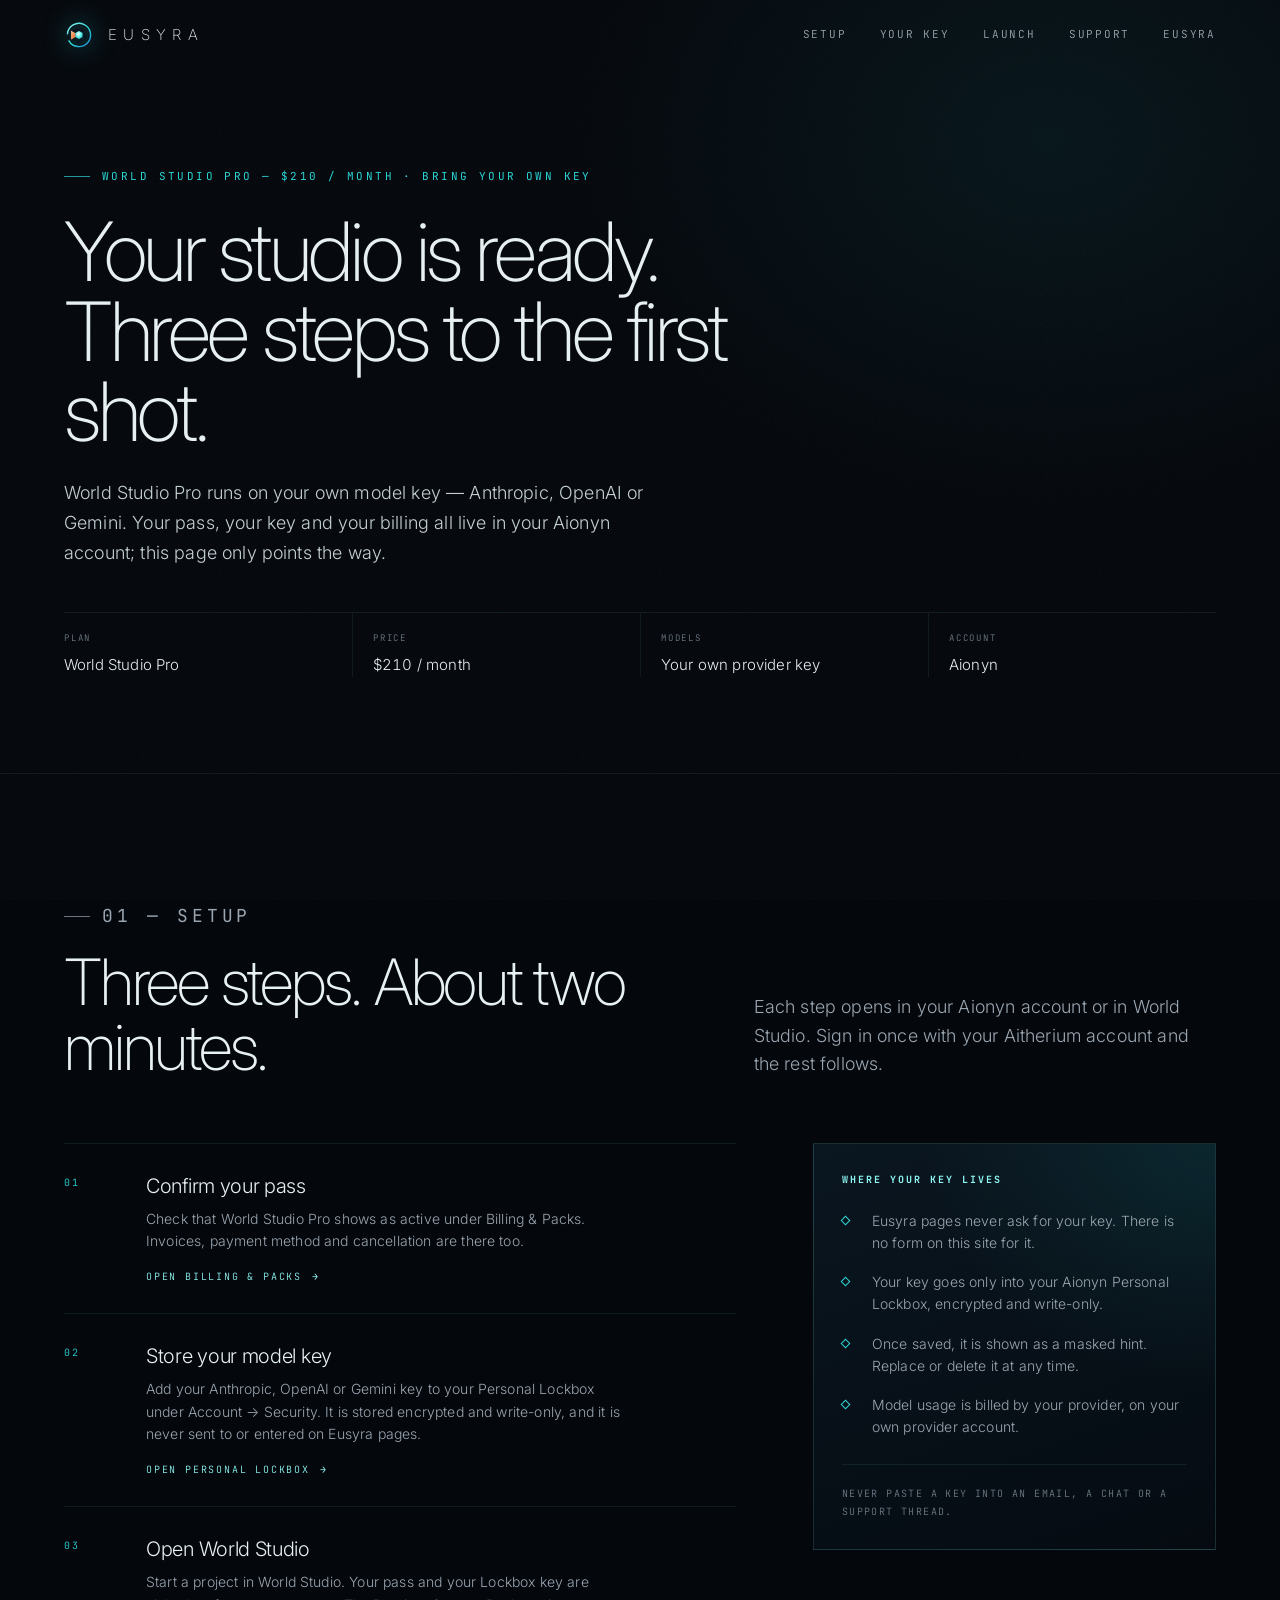
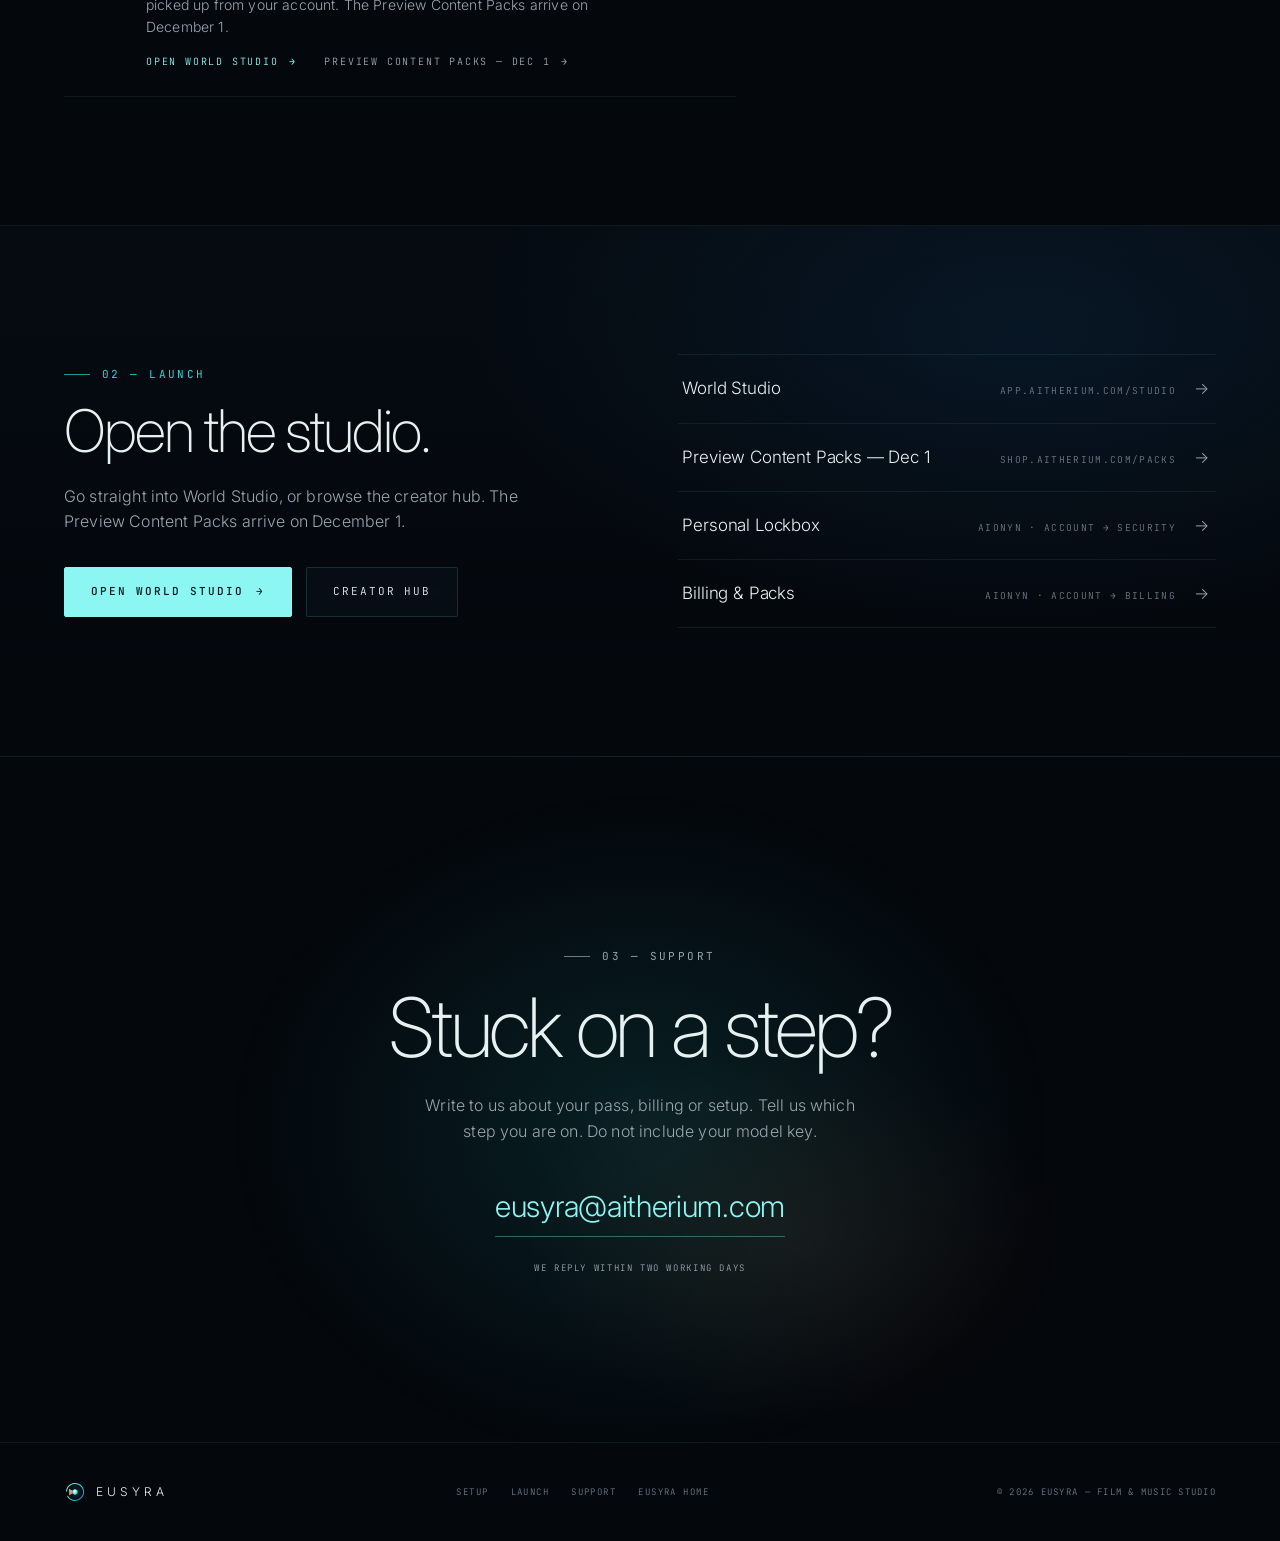
==== pro/index.html @ 1cc547a4 "feat: add World Studio Pro setup page (/pro/) with post-checkout banner - /pro/: three-step setup (B" ====
<!doctype html>
<html lang="en">
<head>
<meta charset="utf-8">
<meta name="viewport" content="width=device-width, initial-scale=1">
<title>World Studio Pro — Setup | Eusyra</title>
<meta name="description" content="World Studio Pro setup: confirm your pass, store your own model key in your Aionyn Personal Lockbox, and open World Studio.">
<meta name="theme-color" content="#04070c">
<meta property="og:title" content="World Studio Pro — Setup | Eusyra">
<meta property="og:description" content="Confirm your pass, store your own model key safely, and open World Studio.">
<meta property="og:type" content="website">
<meta property="og:url" content="https://eusyra.com/pro/">
<meta property="og:image" content="https://eusyra.com/assets/poster-pay.jpg">
<link rel="canonical" href="https://eusyra.com/pro/">
<link rel="icon" href="../assets/eusyra-mark.svg" type="image/svg+xml">
<script>document.documentElement.classList.add("js");</script>
<link rel="preconnect" href="https://fonts.googleapis.com">
<link rel="preconnect" href="https://fonts.gstatic.com" crossorigin>
<link href="https://fonts.googleapis.com/css2?family=Inter:wght@200;300;400;500&family=JetBrains+Mono:wght@400;500&display=swap" rel="stylesheet">
<link rel="stylesheet" href="../assets/site.css">
<link rel="stylesheet" href="../assets/pro.css">
</head>
<body>

<!-- Eusyra — World Studio Pro setup — contact: eusyra@aitherium.com -->

<header class="site-header">
  <a class="brand" href="../" aria-label="Eusyra home">
    <img src="../assets/eusyra-mark.svg" alt="" width="30" height="30">
    <span class="brand-word">Eusyra</span>
  </a>

  <nav class="site-nav" id="site-nav" aria-label="Primary">
    <a href="#setup">Setup</a>
    <a href="#keys">Your key</a>
    <a href="#launch">Launch</a>
    <a href="#support">Support</a>
    <a href="../">Eusyra</a>
  </nav>

  <button class="nav-toggle" type="button" aria-expanded="false" aria-controls="site-nav" aria-label="Menu">
    <span></span>
  </button>
</header>

<main id="top">

  <!-- INTRO -->
  <section class="pro-intro">
    <div class="wrap">
      <div class="pro-banner" id="checkout-banner" role="status" hidden>
        <span class="pro-banner-mark" aria-hidden="true"></span>
        <p><strong>World Studio Pro activated</strong> — finish setup in 2 minutes.</p>
      </div>

      <p class="eyebrow">World Studio Pro — $210 / month · bring your own key</p>
      <h1>Your studio is ready. Three steps to the first shot.</h1>
      <p class="pro-sub">
        World Studio Pro runs on your own model key — Anthropic, OpenAI or Gemini. Your pass,
        your key and your billing all live in your Aionyn account; this page only points the way.
      </p>

      <dl class="pro-facts" aria-label="Plan summary">
        <div><dt>Plan</dt><dd>World Studio Pro</dd></div>
        <div><dt>Price</dt><dd>$210 / month</dd></div>
        <div><dt>Models</dt><dd>Your own provider key</dd></div>
        <div><dt>Account</dt><dd>Aionyn</dd></div>
      </dl>
    </div>
  </section>

  <!-- SETUP -->
  <section class="section pro-setup" id="setup">
    <div class="wrap">
      <div class="section-head" data-reveal>
        <div>
          <p class="eyebrow">01 — Setup</p>
          <h2>Three steps. About two minutes.</h2>
        </div>
        <p>
          Each step opens in your Aionyn account or in World Studio. Sign in once with your
          Aitherium account and the rest follows.
        </p>
      </div>

      <div class="process">
        <ol class="steps pro-steps" data-reveal>
          <li class="step">
            <span class="step-num">01</span>
            <div>
              <h3>Confirm your pass</h3>
              <p>Check that World Studio Pro shows as active under Billing &amp; Packs. Invoices, payment method and cancellation are there too.</p>
              <a class="format-link" href="https://aionyn.aitherium.com/#/account/billing">Open Billing &amp; Packs <span class="arrow">→</span></a>
            </div>
          </li>
          <li class="step" id="keys">
            <span class="step-num">02</span>
            <div>
              <h3>Store your model key</h3>
              <p>Add your Anthropic, OpenAI or Gemini key to your Personal Lockbox under Account → Security. It is stored encrypted and write-only, and it is never sent to or entered on Eusyra pages.</p>
              <a class="format-link" href="https://aionyn.aitherium.com/#/account/security">Open Personal Lockbox <span class="arrow">→</span></a>
            </div>
          </li>
          <li class="step">
            <span class="step-num">03</span>
            <div>
              <h3>Open World Studio</h3>
              <p>Start a project in World Studio. Your pass and your Lockbox key are picked up from your account. The Preview Content Packs arrive on December 1.</p>
              <div class="pro-step-links">
                <a class="format-link" href="https://app.aitherium.com/studio">Open World Studio <span class="arrow">→</span></a>
                <a class="format-link pro-quiet" href="https://shop.aitherium.com/packs">Preview Content Packs — Dec 1 <span class="arrow">→</span></a>
              </div>
            </div>
          </li>
        </ol>

        <aside class="process-aside" data-reveal data-delay="1">
          <h3>Where your key lives</h3>
          <ul>
            <li>Eusyra pages never ask for your key. There is no form on this site for it.</li>
            <li>Your key goes only into your Aionyn Personal Lockbox, encrypted and write-only.</li>
            <li>Once saved, it is shown as a masked hint. Replace or delete it at any time.</li>
            <li>Model usage is billed by your provider, on your own provider account.</li>
          </ul>
          <p class="aside-foot">Never paste a key into an email, a chat or a support thread.</p>
        </aside>
      </div>
    </div>
  </section>

  <!-- LAUNCH -->
  <section class="section software pro-launch" id="launch">
    <div class="wrap">
      <div class="pro-launch-grid">
        <div data-reveal>
          <p class="eyebrow">02 — Launch</p>
          <h2>Open the studio.</h2>
          <p class="lead">
            Go straight into World Studio, or browse the creator hub. The Preview Content Packs
            arrive on December 1.
          </p>
          <div class="hero-actions">
            <a class="btn btn--solid" href="https://app.aitherium.com/studio">Open World Studio <span class="arrow">→</span></a>
            <a class="btn" href="https://eusyra.aitherium.com/creators">Creator hub</a>
          </div>
        </div>

        <ul class="pro-links" data-reveal data-delay="1" aria-label="Account and studio links">
          <li>
            <a href="https://app.aitherium.com/studio">
              <span class="pro-links-label">World Studio</span>
              <span class="pro-links-host">app.aitherium.com/studio</span>
              <span class="arrow" aria-hidden="true">→</span>
            </a>
          </li>
          <li>
            <a href="https://shop.aitherium.com/packs">
              <span class="pro-links-label">Preview Content Packs — Dec 1</span>
              <span class="pro-links-host">shop.aitherium.com/packs</span>
              <span class="arrow" aria-hidden="true">→</span>
            </a>
          </li>
          <li>
            <a href="https://aionyn.aitherium.com/#/account/security">
              <span class="pro-links-label">Personal Lockbox</span>
              <span class="pro-links-host">Aionyn · Account → Security</span>
              <span class="arrow" aria-hidden="true">→</span>
            </a>
          </li>
          <li>
            <a href="https://aionyn.aitherium.com/#/account/billing">
              <span class="pro-links-label">Billing &amp; Packs</span>
              <span class="pro-links-host">Aionyn · Account → Billing</span>
              <span class="arrow" aria-hidden="true">→</span>
            </a>
          </li>
        </ul>
      </div>
    </div>
  </section>

  <!-- SUPPORT -->
  <section class="contact" id="support">
    <div class="wrap" data-reveal>
      <p class="eyebrow" style="justify-content:center;">03 — Support</p>
      <h2>Stuck on a step?</h2>
      <p>
        Write to us about your pass, billing or setup. Tell us which step you are on. Do not
        include your model key.
      </p>
      <a class="mail" href="mailto:eusyra@aitherium.com?subject=World%20Studio%20Pro%20setup">eusyra@aitherium.com</a>
      <p class="contact-note">We reply within two working days</p>
    </div>
  </section>

</main>

<footer class="site-footer">
  <div class="wrap footer-inner">
    <div class="footer-brand">
      <img src="../assets/eusyra-mark.svg" alt="" width="22" height="22">
      <span>Eusyra</span>
    </div>
    <nav class="footer-links" aria-label="Footer">
      <a href="#setup">Setup</a>
      <a href="#launch">Launch</a>
      <a href="#support">Support</a>
      <a href="../">Eusyra home</a>
    </nav>
    <p class="footer-copy">© 2026 Eusyra — film &amp; music studio</p>
  </div>
</footer>

<script src="../assets/pro.js"></script>
<script src="../assets/site.js"></script>
</body>
</html>
---- assets/site.css ----
/* Eusyra — film & music studio. Static site, no build step. */

:root {
  --ink: #04070c;
  --ink-2: #071018;
  --panel: #0a141c;
  --panel-2: #0d1a23;
  --text: #e8f1f2;
  --muted: #9ba6b1;
  --dim: #6d7a85;
  --cyan: #2ad7d7;
  --ice: #8cf6f2;
  --blue: #1a83db;
  --ember: #ff8950;
  --line: rgba(140, 246, 242, 0.14);
  --line-soft: rgba(140, 246, 242, 0.08);
  --serif: "Inter", system-ui, -apple-system, "Segoe UI", sans-serif;
  --mono: "JetBrains Mono", ui-monospace, "SFMono-Regular", Consolas, monospace;
  --pad: clamp(20px, 5vw, 72px);
  --max: 1320px;
}

*,
*::before,
*::after { box-sizing: border-box; }

html {
  scroll-behavior: smooth;
  -webkit-text-size-adjust: 100%;
}

body {
  margin: 0;
  background: var(--ink);
  color: var(--text);
  font-family: var(--serif);
  font-weight: 300;
  font-size: 16px;
  line-height: 1.6;
  letter-spacing: 0.01em;
  overflow-x: hidden;
  -webkit-font-smoothing: antialiased;
}

body::after {
  content: "";
  position: fixed;
  inset: 0;
  pointer-events: none;
  z-index: 60;
  opacity: 0.035;
  background-image: url("data:image/svg+xml,%3Csvg xmlns='http://www.w3.org/2000/svg' width='220' height='220'%3E%3Cfilter id='n'%3E%3CfeTurbulence type='fractalNoise' baseFrequency='0.85' numOctaves='2' stitchTiles='stitch'/%3E%3C/filter%3E%3Crect width='220' height='220' filter='url(%23n)'/%3E%3C/svg%3E");
}

::selection {
  background: rgba(42, 215, 215, 0.28);
  color: #ffffff;
}

a { color: inherit; text-decoration: none; }
img { display: block; max-width: 100%; }
button { font: inherit; color: inherit; }

h1, h2, h3, h4, p { margin: 0; }

.wrap {
  width: 100%;
  max-width: var(--max);
  margin: 0 auto;
  padding-inline: var(--pad);
}

.eyebrow {
  font-family: var(--mono);
  font-size: 11px;
  font-weight: 400;
  letter-spacing: 0.22em;
  text-transform: uppercase;
  color: var(--cyan);
  display: flex;
  align-items: center;
  gap: 12px;
}

.eyebrow::before {
  content: "";
  width: 26px;
  height: 1px;
  background: currentColor;
  opacity: 0.7;
}

.section {
  padding-block: clamp(72px, 10vw, 140px);
  position: relative;
}

.section-head {
  display: grid;
  grid-template-columns: minmax(0, 1.15fr) minmax(0, 0.85fr);
  gap: clamp(24px, 5vw, 80px);
  align-items: end;
  margin-bottom: clamp(36px, 5vw, 64px);
}

.section-head h2 {
  font-size: clamp(34px, 5vw, 64px);
  font-weight: 200;
  line-height: 1.02;
  letter-spacing: -0.035em;
  margin-top: 18px;
}

.section-head p {
  color: var(--muted);
  font-size: clamp(15px, 1.4vw, 18px);
  max-width: 46ch;
}

.rule {
  height: 1px;
  background: linear-gradient(90deg, var(--line), transparent 80%);
  border: 0;
  margin: 0;
}

/* ---------- header ---------- */

.site-header {
  position: fixed;
  inset: 0 0 auto 0;
  z-index: 50;
  display: flex;
  align-items: center;
  justify-content: space-between;
  gap: 24px;
  padding: 20px var(--pad);
  border-bottom: 1px solid transparent;
  transition: background 0.45s ease, border-color 0.45s ease, padding 0.45s ease;
}

.site-header.scrolled {
  background: rgba(4, 7, 12, 0.78);
  backdrop-filter: blur(18px) saturate(140%);
  -webkit-backdrop-filter: blur(18px) saturate(140%);
  border-bottom-color: var(--line-soft);
  padding-block: 14px;
}

.brand {
  display: inline-flex;
  align-items: center;
  gap: 12px;
  min-width: 0;
}

.brand img {
  width: 30px;
  height: 30px;
  filter: drop-shadow(0 0 14px rgba(42, 215, 215, 0.45));
}

.brand-word {
  font-size: 15px;
  font-weight: 200;
  letter-spacing: 0.42em;
  text-transform: uppercase;
  padding-left: 2px;
  white-space: nowrap;
}

.site-nav {
  display: flex;
  align-items: center;
  gap: clamp(18px, 2.6vw, 38px);
}

.site-nav a {
  font-family: var(--mono);
  font-size: 11px;
  letter-spacing: 0.16em;
  text-transform: uppercase;
  color: var(--muted);
  transition: color 0.25s ease;
  position: relative;
  padding-block: 4px;
}

.site-nav a::after {
  content: "";
  position: absolute;
  left: 0;
  right: 100%;
  bottom: 0;
  height: 1px;
  background: var(--cyan);
  transition: right 0.3s ease;
}

.site-nav a:hover,
.site-nav a:focus-visible { color: var(--text); }
.site-nav a:hover::after,
.site-nav a:focus-visible::after { right: 0; }

.nav-toggle {
  display: none;
  width: 42px;
  height: 42px;
  border: 1px solid var(--line);
  background: rgba(4, 7, 12, 0.5);
  border-radius: 2px;
  cursor: pointer;
  position: relative;
}

.nav-toggle span,
.nav-toggle span::before,
.nav-toggle span::after {
  content: "";
  position: absolute;
  left: 50%;
  width: 16px;
  height: 1px;
  background: var(--text);
  transform: translateX(-50%);
  transition: transform 0.3s ease, opacity 0.3s ease;
}

.nav-toggle span { top: 50%; }
.nav-toggle span::before { top: -5px; }
.nav-toggle span::after { top: 5px; }

.nav-toggle[aria-expanded="true"] span { background: transparent; }
.nav-toggle[aria-expanded="true"] span::before { transform: translateX(-50%) translateY(5px) rotate(45deg); }
.nav-toggle[aria-expanded="true"] span::after { transform: translateX(-50%) translateY(-5px) rotate(-45deg); }

/* ---------- hero ---------- */

.hero {
  position: relative;
  min-height: 100svh;
  display: flex;
  align-items: flex-end;
  padding-block: 160px clamp(56px, 9vw, 100px);
  overflow: hidden;
  isolation: isolate;
}

.hero-reel {
  position: absolute;
  inset: 0;
  z-index: -3;
  background: var(--ink);
}

.hero-reel img {
  position: absolute;
  inset: 0;
  width: 100%;
  height: 100%;
  object-fit: cover;
  opacity: 0;
  transform: scale(1.06);
  animation: reel 30s infinite;
  will-change: opacity, transform;
}

.hero-reel img:nth-child(1) { animation-delay: 0s; }
.hero-reel img:nth-child(2) { animation-delay: 10s; }
.hero-reel img:nth-child(3) { animation-delay: 20s; }

@keyframes reel {
  0% { opacity: 0; transform: scale(1.02); }
  4% { opacity: 0.62; }
  29% { opacity: 0.62; transform: scale(1.09); }
  34% { opacity: 0; transform: scale(1.1); }
  100% { opacity: 0; transform: scale(1.1); }
}

.hero::before {
  content: "";
  position: absolute;
  inset: 0;
  z-index: -2;
  background:
    linear-gradient(90deg, rgba(4, 7, 12, 0.94) 0%, rgba(4, 7, 12, 0.72) 42%, rgba(4, 7, 12, 0.18) 72%, rgba(4, 7, 12, 0.42) 100%),
    linear-gradient(0deg, var(--ink) 0%, rgba(4, 7, 12, 0.15) 38%, rgba(4, 7, 12, 0.35) 100%);
}

.hero::after {
  content: "";
  position: absolute;
  inset: 0;
  z-index: -1;
  background:
    radial-gradient(60% 60% at 78% 30%, rgba(42, 215, 215, 0.14), transparent 70%),
    radial-gradient(45% 45% at 88% 76%, rgba(255, 137, 80, 0.08), transparent 70%);
  pointer-events: none;
}

.hero-inner {
  width: 100%;
  display: grid;
  grid-template-columns: minmax(0, 1fr) auto;
  align-items: end;
  gap: 40px;
}

.hero h1 {
  font-size: clamp(46px, 8.2vw, 116px);
  font-weight: 200;
  line-height: 0.94;
  letter-spacing: -0.045em;
  margin-top: 26px;
  max-width: 13ch;
}

.hero h1 em {
  font-style: normal;
  color: var(--ice);
  text-shadow: 0 0 40px rgba(42, 215, 215, 0.35);
}

.hero-sub {
  margin-top: 24px;
  max-width: 50ch;
  color: #c4d0d4;
  font-size: clamp(16px, 1.5vw, 19px);
  line-height: 1.65;
}

.hero-services {
  display: flex;
  flex-wrap: wrap;
  align-items: center;
  gap: 10px 22px;
  list-style: none;
  margin: 26px 0 0;
  padding: 18px 0 0;
  border-top: 1px solid var(--line-soft);
  font-family: var(--mono);
  font-size: 10px;
  letter-spacing: 0.16em;
  text-transform: uppercase;
}

.hero-services li {
  display: flex;
  align-items: center;
  gap: 22px;
}

.hero-services li + li::before {
  content: "";
  width: 1px;
  height: 10px;
  background: var(--line);
}

.hero-services a {
  color: var(--muted);
  transition: color 0.25s ease;
}

.hero-services a:hover,
.hero-services a:focus-visible { color: var(--ice); }

.hero-actions {
  display: flex;
  flex-wrap: wrap;
  gap: 14px;
  margin-top: 32px;
}

.btn {
  display: inline-flex;
  align-items: center;
  justify-content: center;
  gap: 12px;
  min-height: 50px;
  padding: 14px 26px;
  font-family: var(--mono);
  font-size: 11px;
  letter-spacing: 0.18em;
  text-transform: uppercase;
  border: 1px solid var(--line);
  border-radius: 2px;
  background: rgba(10, 20, 28, 0.55);
  backdrop-filter: blur(8px);
  transition: border-color 0.25s ease, background 0.25s ease, color 0.25s ease, transform 0.25s ease;
}

.btn:hover,
.btn:focus-visible {
  border-color: rgba(140, 246, 242, 0.6);
  background: rgba(42, 215, 215, 0.08);
  transform: translateY(-2px);
}

.btn--solid {
  background: var(--ice);
  border-color: var(--ice);
  color: #04181c;
  font-weight: 500;
}

.btn--solid:hover,
.btn--solid:focus-visible {
  background: #ffffff;
  border-color: #ffffff;
  color: #04181c;
}

.btn .arrow { transition: transform 0.25s ease; }
.btn:hover .arrow { transform: translateX(4px); }

.reel-meta {
  align-self: end;
  display: flex;
  flex-direction: column;
  align-items: flex-end;
  gap: 14px;
  padding-bottom: 6px;
}

.reel-label {
  font-family: var(--mono);
  font-size: 10px;
  letter-spacing: 0.22em;
  text-transform: uppercase;
  color: var(--muted);
  writing-mode: vertical-rl;
  transform: rotate(180deg);
}

.reel-dots {
  display: flex;
  gap: 6px;
}

.reel-dots i {
  width: 26px;
  height: 2px;
  background: rgba(232, 241, 242, 0.18);
  animation: dot 30s infinite;
}

.reel-dots i:nth-child(1) { animation-delay: 0s; }
.reel-dots i:nth-child(2) { animation-delay: 10s; }
.reel-dots i:nth-child(3) { animation-delay: 20s; }

@keyframes dot {
  0%, 3% { background: var(--cyan); }
  30%, 100% { background: rgba(232, 241, 242, 0.18); }
}

.scroll-cue {
  position: absolute;
  left: var(--pad);
  bottom: 22px;
  display: flex;
  align-items: center;
  gap: 12px;
  font-family: var(--mono);
  font-size: 10px;
  letter-spacing: 0.2em;
  text-transform: uppercase;
  color: var(--dim);
}

.scroll-cue::after {
  content: "";
  width: 46px;
  height: 1px;
  background: var(--line);
  position: relative;
  overflow: hidden;
}

/* ---------- work ---------- */

.work-grid {
  display: grid;
  grid-template-columns: repeat(3, minmax(0, 1fr));
  gap: clamp(18px, 2.4vw, 34px);
}

.card {
  display: block;
  position: relative;
  border: 1px solid var(--line-soft);
  background: var(--panel);
  overflow: hidden;
  transition: border-color 0.35s ease, transform 0.35s ease;
}

.card:hover,
.card:focus-visible {
  border-color: rgba(140, 246, 242, 0.34);
  transform: translateY(-4px);
}

.card-media {
  position: relative;
  aspect-ratio: 16 / 9;
  overflow: hidden;
  background: #050b11;
}

.card-media img {
  width: 100%;
  height: 100%;
  object-fit: cover;
  transition: transform 0.8s cubic-bezier(0.2, 0.7, 0.2, 1), filter 0.5s ease;
  filter: saturate(0.86) contrast(1.04);
}

.card:hover .card-media img {
  transform: scale(1.045);
  filter: saturate(1) contrast(1.06);
}

.card-media::after {
  content: "";
  position: absolute;
  inset: 0;
  background: linear-gradient(180deg, transparent 45%, rgba(4, 7, 12, 0.88) 100%);
  pointer-events: none;
}

.card-tag {
  position: absolute;
  top: 14px;
  left: 14px;
  z-index: 2;
  font-family: var(--mono);
  font-size: 9px;
  letter-spacing: 0.18em;
  text-transform: uppercase;
  color: var(--ice);
  background: rgba(4, 7, 12, 0.55);
  border: 1px solid rgba(140, 246, 242, 0.24);
  padding: 5px 9px;
  backdrop-filter: blur(6px);
}

.card-body {
  padding: 20px 20px 24px;
}

.card-title {
  font-size: 22px;
  font-weight: 300;
  letter-spacing: -0.02em;
  display: flex;
  align-items: baseline;
  justify-content: space-between;
  gap: 12px;
}

.card-title span {
  font-family: var(--mono);
  font-size: 10px;
  letter-spacing: 0.14em;
  color: var(--dim);
  white-space: nowrap;
}

.card-desc {
  margin-top: 8px;
  color: var(--muted);
  font-size: 14px;
  line-height: 1.55;
}

.card-note {
  margin-top: 14px;
  font-family: var(--mono);
  font-size: 9px;
  letter-spacing: 0.16em;
  text-transform: uppercase;
  color: var(--dim);
}

.poster-placeholder {
  position: absolute;
  inset: 0;
  background:
    radial-gradient(90% 120% at 18% 8%, rgba(42, 215, 215, 0.2), transparent 62%),
    radial-gradient(80% 120% at 88% 94%, rgba(255, 137, 80, 0.14), transparent 62%),
    linear-gradient(155deg, #0a1620 0%, #050b11 62%, #04070c 100%);
  display: grid;
  place-items: center;
  overflow: hidden;
}

.poster-placeholder::before {
  content: "";
  position: absolute;
  inset: -30%;
  background-image:
    linear-gradient(rgba(140, 246, 242, 0.07) 1px, transparent 1px),
    linear-gradient(90deg, rgba(140, 246, 242, 0.07) 1px, transparent 1px);
  background-size: 44px 44px;
  transform: perspective(700px) rotateX(58deg) translateY(18%);
  transform-origin: center 70%;
}

.poster-placeholder img {
  width: 74px;
  height: 74px;
  opacity: 0.32;
  filter: grayscale(1) brightness(1.6);
  position: relative;
}

.poster-placeholder .ph-text {
  position: absolute;
  bottom: 18px;
  left: 18px;
  font-family: var(--mono);
  font-size: 9px;
  letter-spacing: 0.22em;
  text-transform: uppercase;
  color: rgba(140, 246, 242, 0.72);
}

.work-foot {
  margin-top: 34px;
  display: flex;
  align-items: center;
  justify-content: space-between;
  gap: 20px;
  flex-wrap: wrap;
  font-family: var(--mono);
  font-size: 10px;
  letter-spacing: 0.14em;
  text-transform: uppercase;
  color: var(--dim);
}

/* ---------- what we make ---------- */

.formats {
  display: grid;
  grid-template-columns: repeat(3, minmax(0, 1fr));
  border-top: 1px solid var(--line-soft);
}

.format:nth-child(3n) { border-right: 0; }

.format {
  padding: 30px 26px 34px;
  border-right: 1px solid var(--line-soft);
  border-bottom: 1px solid var(--line-soft);
  position: relative;
  transition: background 0.35s ease;
}

.format:last-child { border-right: 0; }

.format:hover { background: rgba(42, 215, 215, 0.03); }

.format-num {
  font-family: var(--mono);
  font-size: 10px;
  letter-spacing: 0.2em;
  color: var(--dim);
}

.format h3 {
  margin-top: 26px;
  font-size: clamp(20px, 1.9vw, 26px);
  font-weight: 300;
  letter-spacing: -0.02em;
  line-height: 1.15;
}

.format p {
  margin-top: 12px;
  color: var(--muted);
  font-size: 14px;
  line-height: 1.6;
}

.format .glyph {
  position: absolute;
  right: 22px;
  top: 26px;
  width: 22px;
  height: 22px;
  border: 1px solid var(--line);
  transform: rotate(45deg);
  opacity: 0.6;
}

.format--feature {
  background: linear-gradient(160deg, rgba(255, 137, 80, 0.055), transparent 62%);
}

.format--feature .glyph { border-color: rgba(255, 137, 80, 0.55); opacity: 1; }

.format--feature h3 { color: #f7dccd; }

.format-tag {
  margin-top: 18px !important;
  display: inline-flex;
  align-items: center;
  gap: 8px;
  font-family: var(--mono);
  font-size: 9.5px;
  letter-spacing: 0.16em;
  text-transform: uppercase;
  color: var(--ember);
}

.format-tag::before {
  content: "";
  width: 6px;
  height: 6px;
  border-radius: 50%;
  background: currentColor;
  box-shadow: 0 0 10px rgba(255, 137, 80, 0.8);
}

.format--cta {
  display: flex;
  flex-direction: column;
  justify-content: flex-end;
  background: rgba(42, 215, 215, 0.03);
}

.format--cta h3 { margin-top: 0; }

.format-link {
  margin-top: 22px;
  display: inline-flex;
  align-items: center;
  gap: 10px;
  font-family: var(--mono);
  font-size: 10px;
  letter-spacing: 0.18em;
  text-transform: uppercase;
  color: var(--ice);
}

.format-link .arrow { transition: transform 0.3s ease; }

.format-link:hover .arrow { transform: translateX(4px); }

.hero-actions .pro-link {
  flex-basis: 100%;
  margin-top: 4px;
  color: var(--muted);
  transition: color 0.25s ease;
}

.hero-actions .pro-link:hover,
.hero-actions .pro-link:focus-visible { color: var(--ice); }

/* ---------- how it works ---------- */

.process {
  display: grid;
  grid-template-columns: minmax(0, 1.25fr) minmax(0, 0.75fr);
  gap: clamp(32px, 6vw, 88px);
  align-items: start;
}

.steps {
  display: grid;
  gap: 0;
  border-top: 1px solid var(--line-soft);
}

.step {
  display: grid;
  grid-template-columns: 64px minmax(0, 1fr);
  gap: 18px;
  padding: 26px 0;
  border-bottom: 1px solid var(--line-soft);
  position: relative;
}

.step-num {
  font-family: var(--mono);
  font-size: 10px;
  letter-spacing: 0.16em;
  color: var(--cyan);
  padding-top: 5px;
}

.step h3 {
  font-size: 20px;
  font-weight: 300;
  letter-spacing: -0.015em;
}

.step p {
  margin-top: 6px;
  color: var(--muted);
  font-size: 14px;
  max-width: 54ch;
}

.process-aside {
  position: sticky;
  top: 110px;
  border: 1px solid var(--line);
  background:
    radial-gradient(120% 100% at 100% 0%, rgba(42, 215, 215, 0.1), transparent 60%),
    linear-gradient(160deg, #0a1620, #050b11);
  padding: 28px;
}

.process-aside h3 {
  font-family: var(--mono);
  font-size: 10px;
  letter-spacing: 0.2em;
  text-transform: uppercase;
  color: var(--ice);
}

.process-aside ul {
  list-style: none;
  padding: 0;
  margin: 22px 0 0;
  display: grid;
  gap: 18px;
}

.process-aside li {
  display: grid;
  grid-template-columns: 18px minmax(0, 1fr);
  gap: 12px;
  color: var(--muted);
  font-size: 14px;
  line-height: 1.55;
}

.process-aside li::before {
  content: "";
  width: 7px;
  height: 7px;
  margin-top: 7px;
  border: 1px solid var(--cyan);
  transform: rotate(45deg);
}

.process-aside .aside-foot {
  margin-top: 26px;
  padding-top: 20px;
  border-top: 1px solid var(--line-soft);
  font-family: var(--mono);
  font-size: 10px;
  letter-spacing: 0.14em;
  text-transform: uppercase;
  color: var(--dim);
  line-height: 1.8;
}

/* ---------- software ---------- */

.software {
  border-top: 1px solid var(--line-soft);
  border-bottom: 1px solid var(--line-soft);
  background:
    radial-gradient(70% 90% at 80% 20%, rgba(26, 131, 219, 0.1), transparent 62%),
    linear-gradient(180deg, #050b11, #04070c);
}

.software-grid {
  display: grid;
  grid-template-columns: minmax(0, 0.85fr) minmax(0, 1.15fr);
  gap: clamp(32px, 6vw, 80px);
  align-items: center;
}

.software h2 {
  font-size: clamp(34px, 4.6vw, 60px);
  font-weight: 200;
  line-height: 1.02;
  letter-spacing: -0.035em;
  margin-top: 18px;
}

.software p.lead {
  margin-top: 22px;
  color: var(--muted);
  font-size: 16px;
  max-width: 48ch;
}

.feature-list {
  list-style: none;
  padding: 0;
  margin: 28px 0 0;
  display: grid;
  gap: 14px;
}

.feature-list li {
  display: grid;
  grid-template-columns: 20px minmax(0, 1fr);
  gap: 12px;
  color: #c4d0d4;
  font-size: 14px;
}

.feature-list li::before {
  content: "";
  width: 7px;
  height: 7px;
  margin-top: 7px;
  border: 1px solid var(--cyan);
  transform: rotate(45deg);
}

.soon {
  display: inline-flex;
  align-items: center;
  gap: 10px;
  margin-top: 30px;
  font-family: var(--mono);
  font-size: 10px;
  letter-spacing: 0.18em;
  text-transform: uppercase;
  color: var(--ember);
}

.soon::before {
  content: "";
  width: 7px;
  height: 7px;
  border-radius: 50%;
  background: var(--ember);
  box-shadow: 0 0 12px rgba(255, 137, 80, 0.8);
  animation: pulse 2.6s ease-in-out infinite;
}

@keyframes pulse {
  0%, 100% { opacity: 1; }
  50% { opacity: 0.35; }
}

.studio-ui {
  border: 1px solid var(--line);
  background: #050b11;
  box-shadow: 0 40px 90px rgba(0, 0, 0, 0.55);
  overflow: hidden;
}

.studio-bar {
  display: flex;
  align-items: center;
  gap: 10px;
  padding: 12px 14px;
  border-bottom: 1px solid var(--line-soft);
  background: #071019;
}

.studio-bar .dots {
  display: flex;
  gap: 5px;
}

.studio-bar .dots i {
  width: 7px;
  height: 7px;
  border-radius: 50%;
  background: rgba(155, 166, 177, 0.35);
}

.studio-bar .title {
  margin-left: 8px;
  font-family: var(--mono);
  font-size: 9px;
  letter-spacing: 0.18em;
  text-transform: uppercase;
  color: var(--muted);
}

.studio-bar .status {
  margin-left: auto;
  font-family: var(--mono);
  font-size: 9px;
  letter-spacing: 0.14em;
  color: var(--cyan);
}

.studio-body {
  display: grid;
  grid-template-columns: 132px minmax(0, 1fr);
  min-height: 300px;
}

.studio-rail {
  border-right: 1px solid var(--line-soft);
  padding: 14px 10px;
  background: #060e15;
}

.rail-label {
  font-family: var(--mono);
  font-size: 8px;
  letter-spacing: 0.2em;
  text-transform: uppercase;
  color: var(--dim);
  padding: 0 6px 10px;
}

.rail-item {
  display: flex;
  align-items: center;
  gap: 7px;
  padding: 8px 6px;
  font-family: var(--mono);
  font-size: 9px;
  letter-spacing: 0.08em;
  color: var(--muted);
  border-left: 1px solid transparent;
}

.rail-item.active {
  color: var(--ice);
  border-left-color: var(--cyan);
  background: rgba(42, 215, 215, 0.06);
}

.rail-item i {
  width: 5px;
  height: 5px;
  background: currentColor;
  opacity: 0.6;
}

.studio-main { padding: 14px; }

.studio-preview {
  position: relative;
  aspect-ratio: 16 / 9;
  overflow: hidden;
  border: 1px solid var(--line-soft);
}

.studio-preview img {
  width: 100%;
  height: 100%;
  object-fit: cover;
  filter: saturate(0.9);
}

.studio-preview::after {
  content: "";
  position: absolute;
  inset: 0;
  background: linear-gradient(180deg, transparent 50%, rgba(4, 7, 12, 0.7));
}

.studio-preview .play {
  position: absolute;
  inset: 0;
  display: grid;
  place-items: center;
  z-index: 2;
}

.studio-preview .play span {
  width: 44px;
  height: 44px;
  border: 1px solid rgba(140, 246, 242, 0.55);
  border-radius: 50%;
  display: grid;
  place-items: center;
  color: var(--ice);
  font-size: 12px;
  backdrop-filter: blur(6px);
  background: rgba(4, 7, 12, 0.35);
}

.timeline {
  margin-top: 12px;
  display: grid;
  grid-template-columns: repeat(6, 1fr);
  gap: 4px;
}

.timeline i {
  display: block;
  height: 26px;
  background: rgba(42, 215, 215, 0.16);
  border-top: 1px solid rgba(140, 246, 242, 0.4);
}

.timeline i:nth-child(2) { background: rgba(42, 215, 215, 0.26); }
.timeline i:nth-child(3) { background: rgba(26, 131, 219, 0.2); }
.timeline i:nth-child(4) { background: rgba(255, 137, 80, 0.14); }
.timeline i:nth-child(5) { background: rgba(42, 215, 215, 0.2); }
.timeline i:nth-child(6) { background: rgba(144, 122, 233, 0.16); }

.studio-meta {
  margin-top: 12px;
  display: flex;
  justify-content: space-between;
  gap: 10px;
  font-family: var(--mono);
  font-size: 8px;
  letter-spacing: 0.14em;
  text-transform: uppercase;
  color: var(--dim);
}

/* ---------- contact ---------- */

.contact {
  text-align: center;
  padding-block: clamp(90px, 13vw, 180px);
  position: relative;
  overflow: hidden;
}

.contact::before {
  content: "";
  position: absolute;
  inset: 0;
  background:
    radial-gradient(46% 70% at 50% 54%, rgba(42, 215, 215, 0.12), transparent 70%),
    radial-gradient(30% 40% at 62% 70%, rgba(255, 137, 80, 0.07), transparent 70%);
  pointer-events: none;
}

.contact .wrap { position: relative; }

.contact h2 {
  font-size: clamp(38px, 6.4vw, 86px);
  font-weight: 200;
  line-height: 1.0;
  letter-spacing: -0.04em;
  max-width: 18ch;
  margin: 22px auto 0;
}

.contact p {
  margin: 24px auto 0;
  max-width: 46ch;
  color: var(--muted);
}

.mail {
  display: inline-block;
  margin-top: 38px;
  font-size: clamp(18px, 2.6vw, 30px);
  font-weight: 300;
  letter-spacing: -0.01em;
  color: var(--ice);
  border-bottom: 1px solid rgba(140, 246, 242, 0.35);
  padding-bottom: 6px;
  transition: color 0.25s ease, border-color 0.25s ease;
}

.mail:hover,
.mail:focus-visible {
  color: #ffffff;
  border-color: #ffffff;
}

.contact-note {
  margin-top: 20px;
  font-family: var(--mono);
  font-size: 9px;
  letter-spacing: 0.18em;
  text-transform: uppercase;
  color: var(--dim);
}

/* ---------- footer ---------- */

.site-footer {
  border-top: 1px solid var(--line-soft);
  padding-block: 38px;
}

.footer-inner {
  display: flex;
  align-items: center;
  justify-content: space-between;
  gap: 24px;
  flex-wrap: wrap;
}

.footer-brand {
  display: flex;
  align-items: center;
  gap: 10px;
  font-size: 12px;
  font-weight: 300;
  letter-spacing: 0.34em;
  text-transform: uppercase;
}

.footer-brand img { width: 22px; height: 22px; }

.footer-links {
  display: flex;
  gap: 22px;
  font-family: var(--mono);
  font-size: 9px;
  letter-spacing: 0.16em;
  text-transform: uppercase;
  color: var(--dim);
}

.footer-links a:hover { color: var(--text); }

.footer-copy {
  font-family: var(--mono);
  font-size: 9px;
  letter-spacing: 0.14em;
  text-transform: uppercase;
  color: var(--dim);
}

/* ---------- reveal ---------- */

[data-reveal] {
  opacity: 1;
  transform: none;
}

html.js [data-reveal] {
  opacity: 0;
  transform: translateY(22px);
  transition: opacity 0.9s cubic-bezier(0.2, 0.7, 0.2, 1), transform 0.9s cubic-bezier(0.2, 0.7, 0.2, 1);
}

html.js [data-reveal].in {
  opacity: 1;
  transform: none;
}

[data-reveal][data-delay="1"] { transition-delay: 0.08s; }
[data-reveal][data-delay="2"] { transition-delay: 0.16s; }
[data-reveal][data-delay="3"] { transition-delay: 0.24s; }

/* ---------- responsive ---------- */

@media (max-width: 1024px) {
  .section-head { grid-template-columns: 1fr; gap: 20px; }
  .work-grid { grid-template-columns: repeat(2, minmax(0, 1fr)); }
  .formats { grid-template-columns: repeat(2, minmax(0, 1fr)); }
  .format:nth-child(3n) { border-right: 1px solid var(--line-soft); }
  .format:nth-child(2n) { border-right: 0; }
  .process { grid-template-columns: 1fr; }
  .process-aside { position: static; }
  .software-grid { grid-template-columns: 1fr; }
  .hero-inner { grid-template-columns: 1fr; }
  .reel-meta { flex-direction: row; align-items: center; justify-content: flex-start; }
  .reel-label { writing-mode: initial; transform: none; }
}

@media (max-width: 720px) {
  .site-nav {
    position: fixed;
    inset: 68px 12px auto 12px;
    flex-direction: column;
    align-items: stretch;
    gap: 0;
    padding: 10px;
    background: #060d14;
    border: 1px solid var(--line);
    box-shadow: 0 24px 60px rgba(0, 0, 0, 0.55);
    opacity: 0;
    visibility: hidden;
    transform: translateY(-8px);
    transition: opacity 0.25s ease, transform 0.25s ease, visibility 0.25s;
  }

  .site-nav.open {
    opacity: 1;
    visibility: visible;
    transform: none;
  }

  .site-nav a {
    padding: 15px 12px;
    border-bottom: 1px solid var(--line-soft);
  }

  .site-nav a:last-child { border-bottom: 0; }

  .nav-toggle { display: inline-block; }

  .hero { padding-top: 130px; }
  .hero h1 { max-width: 14ch; font-size: clamp(36px, 10.2vw, 52px); }

  .hero-services {
    display: grid;
    grid-template-columns: 1fr 1fr;
    gap: 9px 14px;
    margin-top: 22px;
  }

  .hero-services li + li::before { display: none; }

  .work-grid { grid-template-columns: 1fr; }
  .formats { grid-template-columns: 1fr; }
  .format,
  .format:nth-child(3n) { border-right: 0; }
  .studio-body { grid-template-columns: 1fr; }
  .studio-rail {
    display: flex;
    gap: 6px;
    overflow-x: auto;
    border-right: 0;
    border-bottom: 1px solid var(--line-soft);
    padding: 10px;
  }
  .rail-label { display: none; }
  .rail-item { white-space: nowrap; }
  .footer-inner { flex-direction: column; align-items: flex-start; }
}

@media (prefers-reduced-motion: reduce) {
  html { scroll-behavior: auto; }
  *, *::before, *::after {
    animation-duration: 0.001ms !important;
    animation-iteration-count: 1 !important;
    transition-duration: 0.001ms !important;
  }
  .hero-reel img:nth-child(1) { opacity: 0.6; }
  html.js [data-reveal] { opacity: 1; transform: none; }
}
---- assets/pro.css ----
/* Eusyra — World Studio Pro setup page. Builds on site.css tokens only. */

.pro-intro {
  position: relative;
  padding-block: 168px clamp(56px, 8vw, 96px);
  border-bottom: 1px solid var(--line-soft);
  overflow: hidden;
  isolation: isolate;
}

.pro-intro::before {
  content: "";
  position: absolute;
  inset: 0;
  z-index: -1;
  background: radial-gradient(55% 70% at 82% 18%, rgba(42, 215, 215, 0.07), transparent 70%);
  pointer-events: none;
}

.pro-intro h1 {
  margin-top: 26px;
  max-width: 16ch;
  font-size: clamp(40px, 6.4vw, 88px);
  font-weight: 200;
  line-height: 0.98;
  letter-spacing: -0.042em;
}

.pro-sub {
  margin-top: 26px;
  max-width: 56ch;
  color: #c4d0d4;
  font-size: clamp(16px, 1.45vw, 18px);
  line-height: 1.65;
}

/* post-checkout banner */

.pro-banner {
  display: flex;
  align-items: center;
  gap: 14px;
  margin-bottom: 40px;
  padding: 16px 20px;
  border: 1px solid var(--line);
  border-left: 1px solid var(--ice);
  background: rgba(10, 20, 28, 0.72);
  max-width: 640px;
}

.pro-banner[hidden] { display: none; }

.pro-banner p {
  font-family: var(--mono);
  font-size: 11px;
  letter-spacing: 0.14em;
  text-transform: uppercase;
  color: var(--muted);
  line-height: 1.6;
}

.pro-banner strong {
  font-weight: 500;
  color: var(--text);
}

.pro-banner-mark {
  flex: none;
  width: 8px;
  height: 8px;
  border: 1px solid var(--ice);
  transform: rotate(45deg);
}

/* plan summary */

.pro-facts {
  display: grid;
  grid-template-columns: repeat(4, minmax(0, 1fr));
  margin: 44px 0 0;
  border-top: 1px solid var(--line-soft);
}

.pro-facts div {
  padding: 18px 20px 0 0;
}

.pro-facts div + div {
  padding-left: 20px;
  border-left: 1px solid var(--line-soft);
}

.pro-facts dt {
  font-family: var(--mono);
  font-size: 9px;
  letter-spacing: 0.2em;
  text-transform: uppercase;
  color: var(--dim);
}

.pro-facts dd {
  margin: 8px 0 0;
  font-size: 15px;
  font-weight: 300;
  color: var(--text);
  font-variant-numeric: tabular-nums;
}

/* steps */

.pro-steps {
  list-style: none;
  margin: 0;
  padding: 0;
}

.pro-steps .format-link { margin-top: 16px; }

.pro-step-links {
  display: flex;
  flex-wrap: wrap;
  gap: 0 28px;
}

.pro-quiet { color: var(--muted); transition: color 0.25s ease; }

.pro-quiet:hover,
.pro-quiet:focus-visible { color: var(--ice); }

/* launch */

.pro-launch-grid {
  display: grid;
  grid-template-columns: minmax(0, 1fr) minmax(0, 1fr);
  gap: clamp(32px, 6vw, 80px);
  align-items: center;
}

.pro-links {
  list-style: none;
  margin: 0;
  padding: 0;
  border-top: 1px solid var(--line-soft);
}

.pro-links li { border-bottom: 1px solid var(--line-soft); }

.pro-links a {
  display: grid;
  grid-template-columns: minmax(0, 1fr) auto 18px;
  align-items: baseline;
  gap: 18px;
  padding: 20px 4px;
  transition: background 0.3s ease;
}

.pro-links a:hover,
.pro-links a:focus-visible { background: rgba(42, 215, 215, 0.03); }

.pro-links-label {
  font-size: 17px;
  font-weight: 300;
  letter-spacing: -0.01em;
}

.pro-links-host {
  font-family: var(--mono);
  font-size: 9.5px;
  letter-spacing: 0.14em;
  text-transform: uppercase;
  color: var(--dim);
  white-space: nowrap;
}

.pro-links .arrow {
  color: var(--muted);
  transition: transform 0.3s ease, color 0.3s ease;
}

.pro-links a:hover .arrow,
.pro-links a:focus-visible .arrow {
  color: var(--ice);
  transform: translateX(4px);
}

@media (max-width: 1024px) {
  .pro-launch-grid { grid-template-columns: 1fr; }
  .pro-facts { grid-template-columns: repeat(2, minmax(0, 1fr)); }
  .pro-facts div:nth-child(3) { padding-left: 0; border-left: 0; }
  .pro-facts div:nth-child(n + 3) { padding-top: 22px; }
}

@media (max-width: 720px) {
  .pro-intro { padding-top: 128px; }
  .pro-links a { grid-template-columns: minmax(0, 1fr) 18px; gap: 6px 14px; }
  .pro-links-host { grid-column: 1; grid-row: 2; white-space: normal; }
  .pro-links .arrow { grid-column: 2; grid-row: 1; }
}
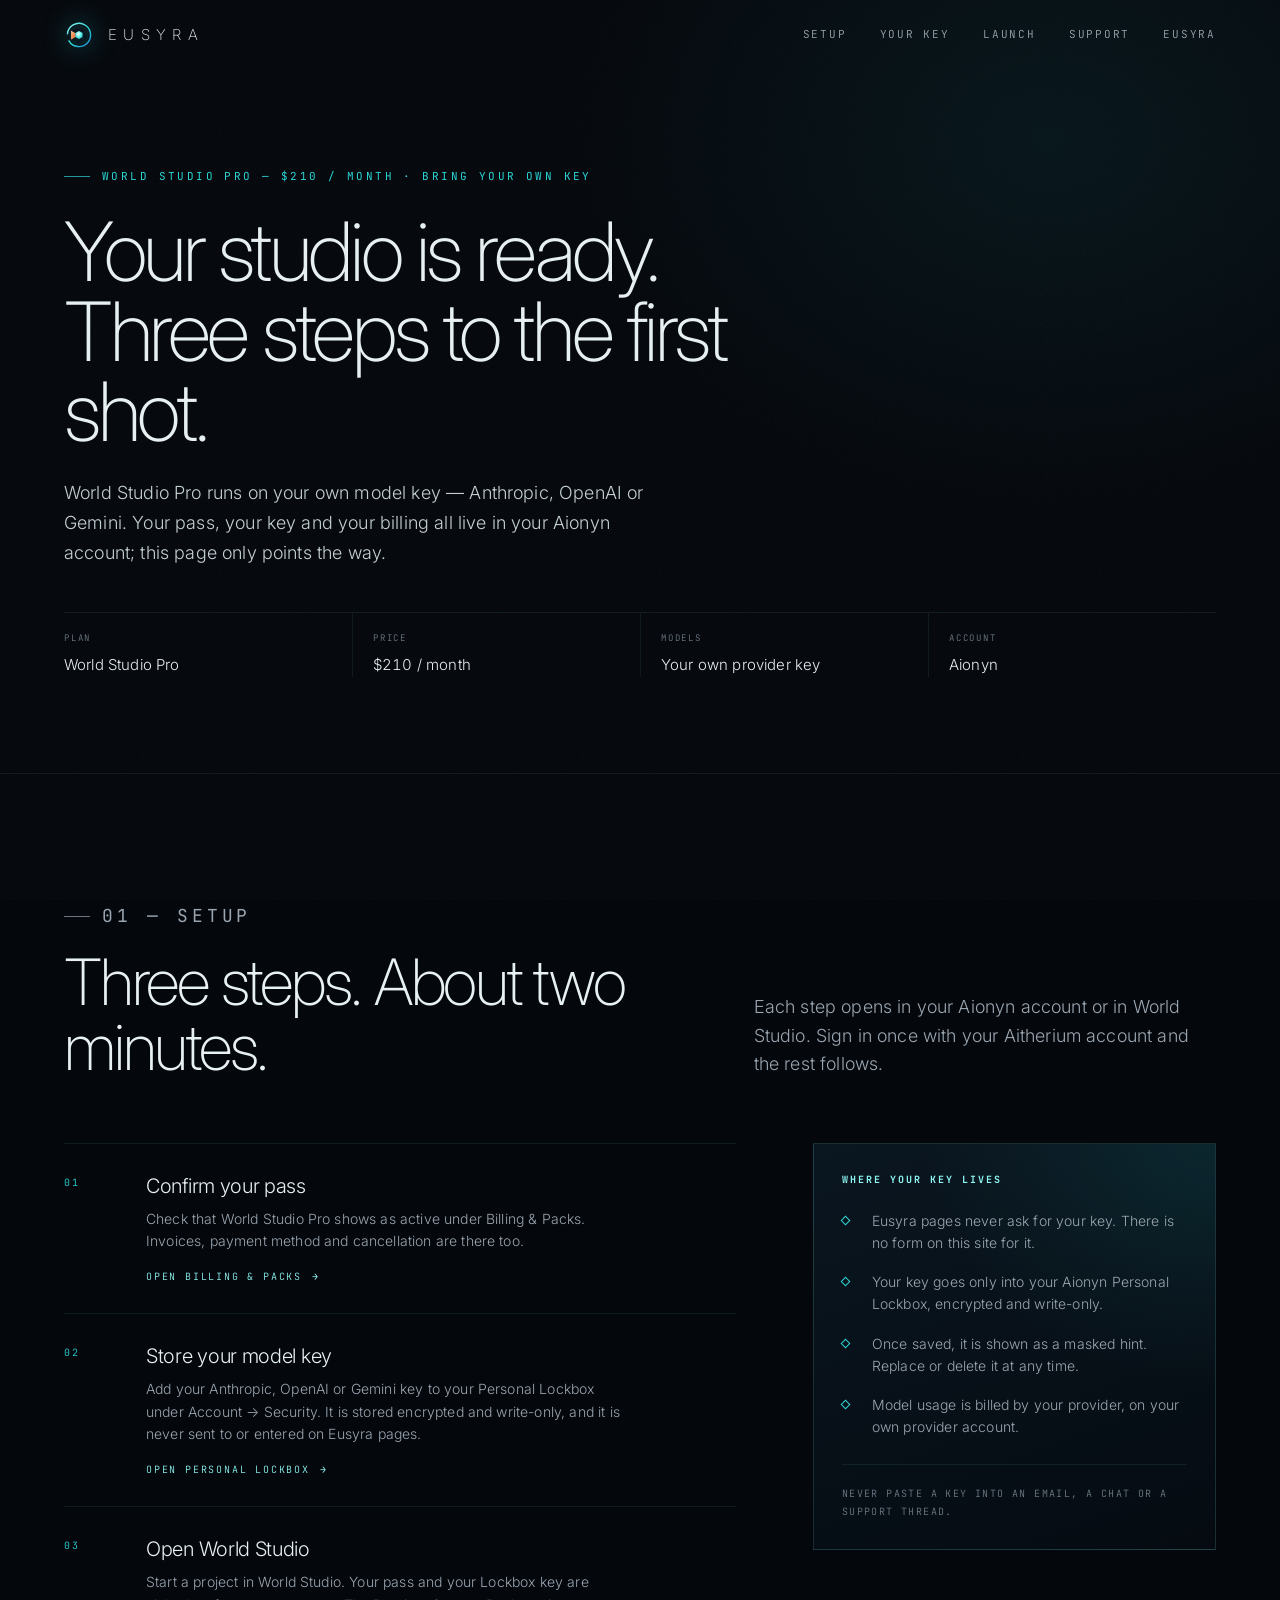
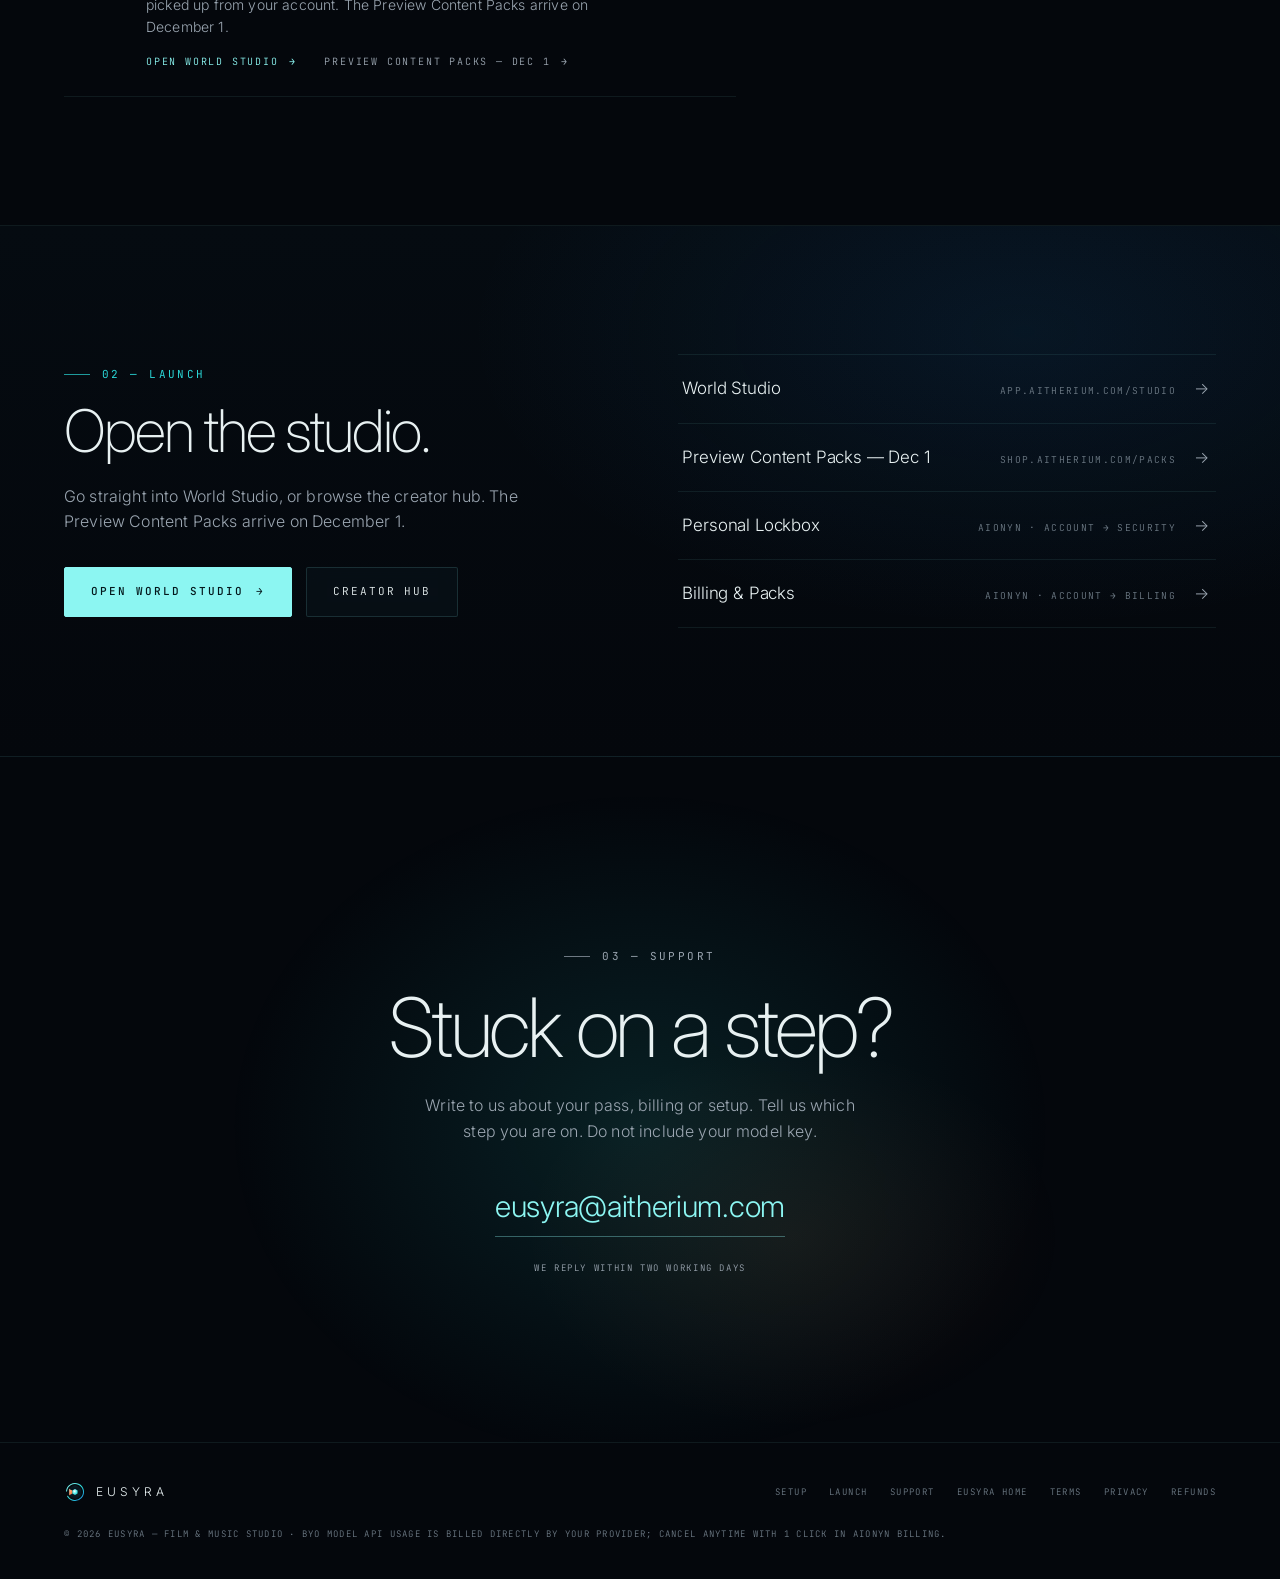
==== commit eda9b3a6: "docs(pro): add BYO provider billing note, 1-click cancel, and legal links" ====
--- a/pro/index.html
+++ b/pro/index.html
@@ -206,8 +206,11 @@
       <a href="#launch">Launch</a>
       <a href="#support">Support</a>
       <a href="../">Eusyra home</a>
+      <a href="https://aitherium.com/terms/">Terms</a>
+      <a href="https://aitherium.com/privacy/">Privacy</a>
+      <a href="https://shop.aitherium.com/refunds">Refunds</a>
     </nav>
-    <p class="footer-copy">© 2026 Eusyra — film &amp; music studio</p>
+    <p class="footer-copy">© 2026 Eusyra — film &amp; music studio · BYO model API usage is billed directly by your provider; cancel anytime with 1 click in <a href="https://aionyn.aitherium.com/#/account/billing">Aionyn Billing</a>.</p>
   </div>
 </footer>
 
